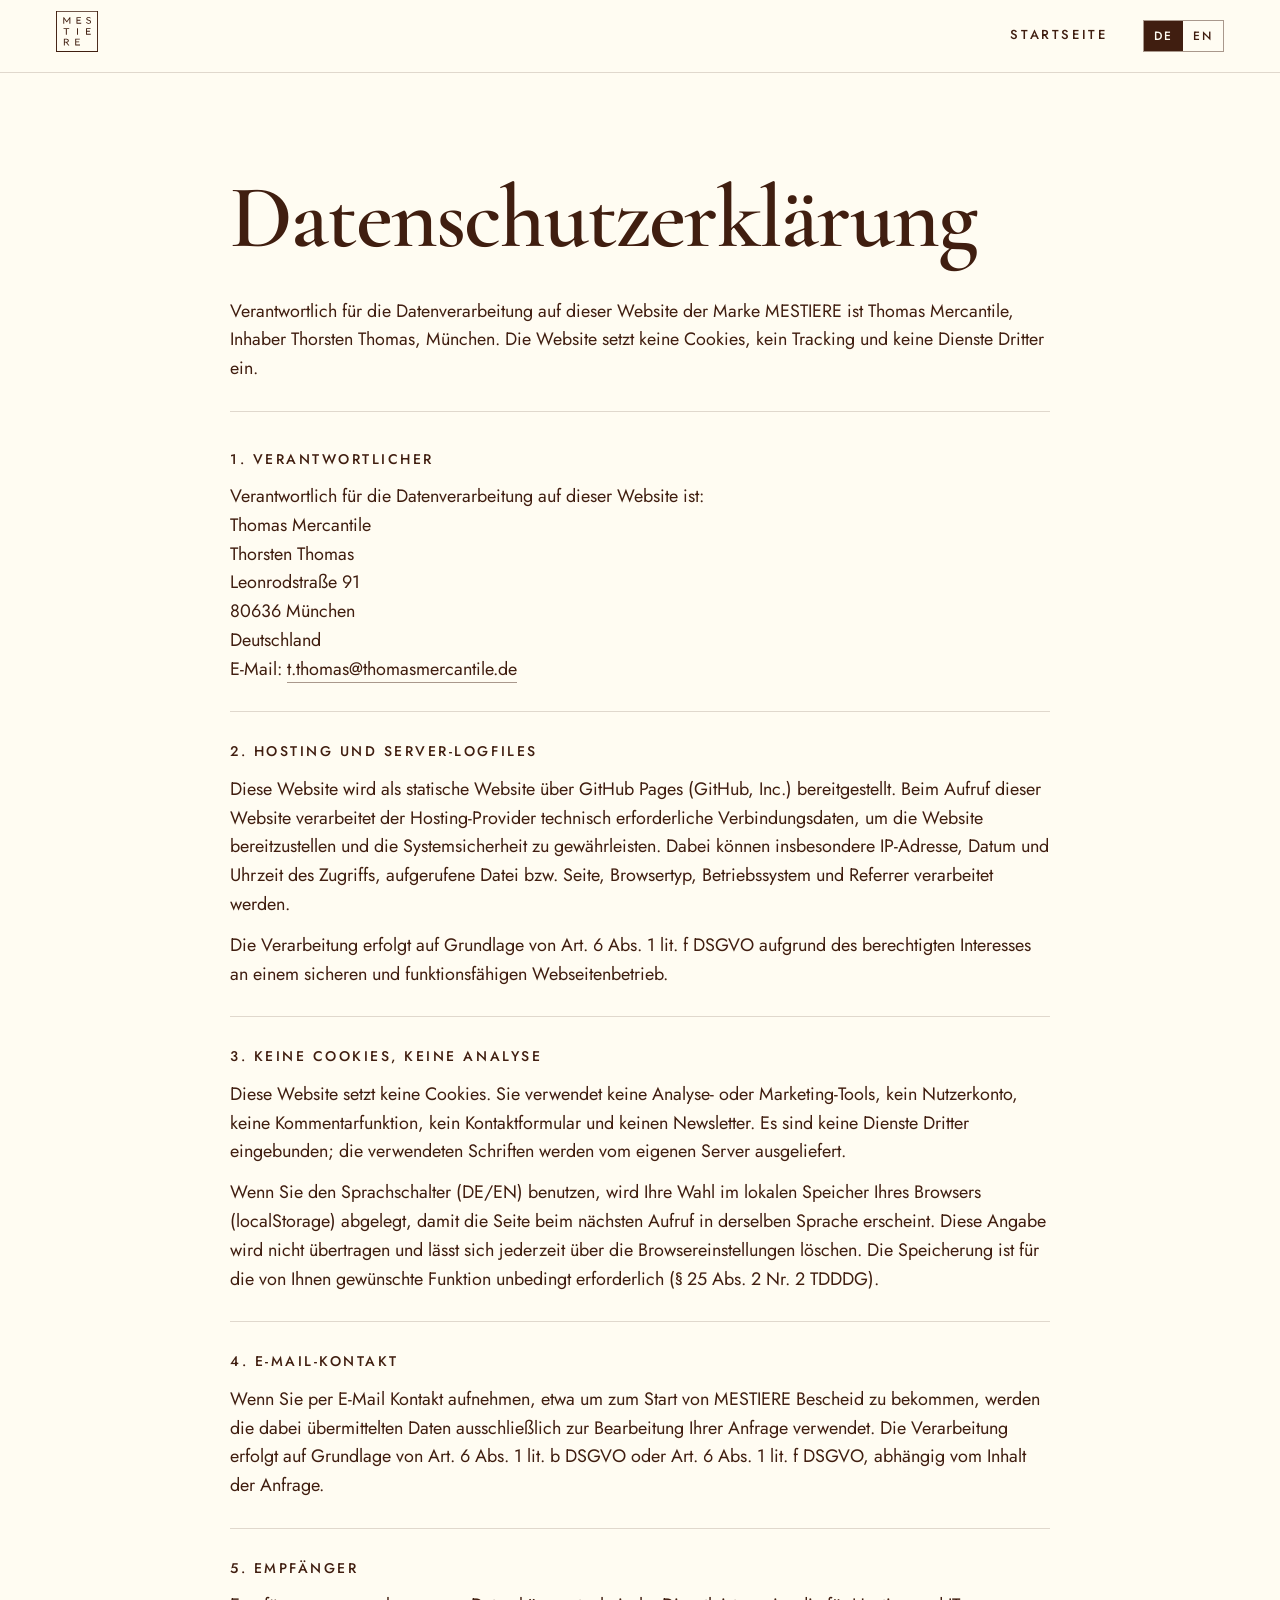
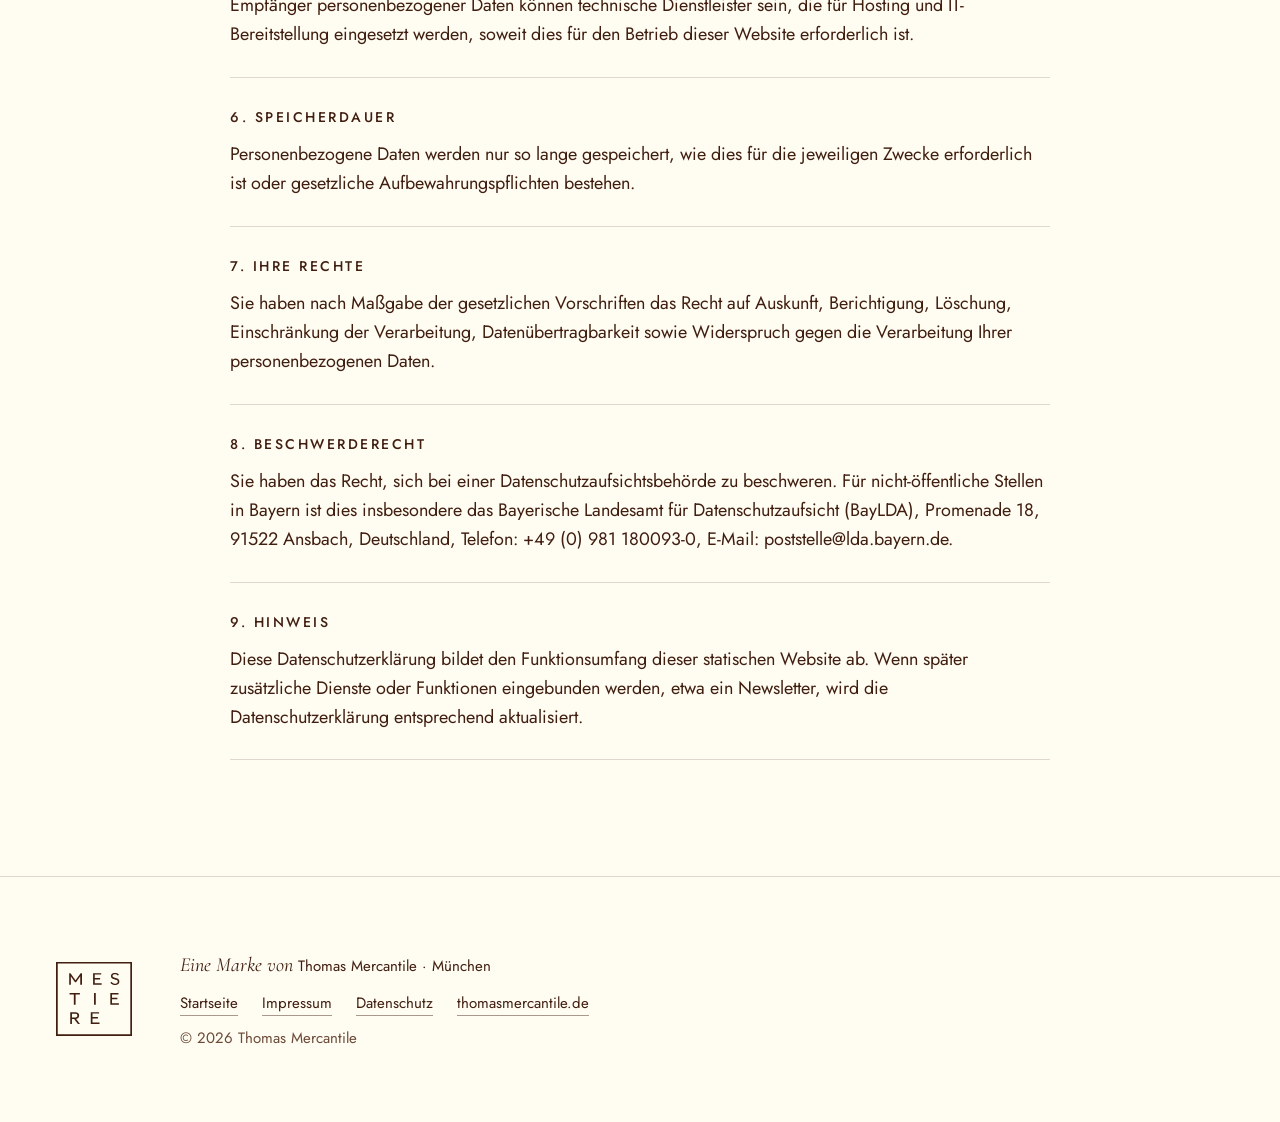
==== datenschutz.html @ c0b5f48b "MESTIERE-Website aus Entwurf v5 für GitHub Pages - Startseite aus v5 ins Root übernommen, Pfade vom " ====
<!doctype html>
<html lang="de" data-title-de="Datenschutz – MESTIERE" data-title-en="Privacy – MESTIERE">
<head>
  <meta charset="utf-8" />
  <meta name="viewport" content="width=device-width, initial-scale=1" />
  <title>Datenschutz – MESTIERE</title>
  <meta name="description" content="Datenschutzerklärung der Website von MESTIERE, einer Marke von Thomas Mercantile: keine Cookies, kein Tracking, Kontakt per E-Mail." />
  <link rel="canonical" href="https://mestiere.de/datenschutz.html" />
  <meta name="theme-color" content="#FFFCF2" />
  <link rel="icon" href="favicon.svg" type="image/svg+xml" />
  <link rel="preload" href="assets/fonts/cormorant-garamond-latin.woff2" as="font" type="font/woff2" crossorigin />
  <link rel="preload" href="assets/fonts/jost-latin.woff2" as="font" type="font/woff2" crossorigin />
  <link rel="stylesheet" href="styles.css" />
</head>
<body>

  <a class="skip" href="#inhalt" data-de="Zum Inhalt" data-en="Skip to content">Zum Inhalt</a>

  <header class="topbar">
    <div class="wrap topbar-inner">
      <a class="topbar-logo" href="index.html" aria-label="MESTIERE – Startseite" data-aria-de="MESTIERE – Startseite" data-aria-en="MESTIERE – Home">
        <img class="logo" src="assets/logo/mestiere-logo-braun.svg" alt="" width="42" height="41" />
      </a>
      <a class="topbar-home" href="index.html" data-de="Startseite" data-en="Home">Startseite</a>
      <div class="langtoggle" role="group" aria-label="Sprache / Language">
        <button type="button" data-lang="de" aria-pressed="true">DE</button>
        <button type="button" data-lang="en" aria-pressed="false">EN</button>
      </div>
    </div>
  </header>

  <main class="legal-shell" id="inhalt">
    <div class="wrap">
      <h1 data-de="Datenschutz­erklärung" data-en="Privacy policy">Datenschutz­erklärung</h1>

      <div data-lang-block="de" lang="de">
        <p class="legal-lead">Verantwortlich für die Datenverarbeitung auf dieser Website der Marke MESTIERE ist Thomas Mercantile, Inhaber Thorsten Thomas, München. Die Website setzt keine Cookies, kein Tracking und keine Dienste Dritter ein.</p>

        <section class="legal-block">
          <h2>1. Verantwortlicher</h2>
          <p>
            Verantwortlich für die Datenverarbeitung auf dieser Website ist:<br />
            Thomas Mercantile<br />
            Thorsten Thomas<br />
            Leonrodstraße 91<br />
            80636 München<br />
            Deutschland<br />
            E-Mail: <a href="mailto:t.thomas@thomasmercantile.de">t.thomas@thomasmercantile.de</a>
          </p>
        </section>

        <section class="legal-block">
          <h2>2. Hosting und Server-Logfiles</h2>
          <p>
            Diese Website wird als statische Website über GitHub Pages (GitHub, Inc.) bereitgestellt. Beim Aufruf dieser Website verarbeitet der Hosting-Provider technisch erforderliche Verbindungsdaten, um die Website bereitzustellen und die Systemsicherheit zu gewährleisten. Dabei können insbesondere IP-Adresse, Datum und Uhrzeit des Zugriffs, aufgerufene Datei bzw. Seite, Browsertyp, Betriebssystem und Referrer verarbeitet werden.
          </p>
          <p>
            Die Verarbeitung erfolgt auf Grundlage von Art. 6 Abs. 1 lit. f DSGVO aufgrund des berechtigten Interesses an einem sicheren und funktionsfähigen Webseitenbetrieb.
          </p>
        </section>

        <section class="legal-block">
          <h2>3. Keine Cookies, keine Analyse</h2>
          <p>
            Diese Website setzt keine Cookies. Sie verwendet keine Analyse- oder Marketing-Tools, kein Nutzerkonto, keine Kommentarfunktion, kein Kontaktformular und keinen Newsletter. Es sind keine Dienste Dritter eingebunden; die verwendeten Schriften werden vom eigenen Server ausgeliefert.
          </p>
          <p>
            Wenn Sie den Sprachschalter (DE/EN) benutzen, wird Ihre Wahl im lokalen Speicher Ihres Browsers (localStorage) abgelegt, damit die Seite beim nächsten Aufruf in derselben Sprache erscheint. Diese Angabe wird nicht übertragen und lässt sich jederzeit über die Browsereinstellungen löschen. Die Speicherung ist für die von Ihnen gewünschte Funktion unbedingt erforderlich (§ 25 Abs. 2 Nr. 2 TDDDG).
          </p>
        </section>

        <section class="legal-block">
          <h2>4. E-Mail-Kontakt</h2>
          <p>
            Wenn Sie per E-Mail Kontakt aufnehmen, etwa um zum Start von MESTIERE Bescheid zu bekommen, werden die dabei übermittelten Daten ausschließlich zur Bearbeitung Ihrer Anfrage verwendet. Die Verarbeitung erfolgt auf Grundlage von Art. 6 Abs. 1 lit. b DSGVO oder Art. 6 Abs. 1 lit. f DSGVO, abhängig vom Inhalt der Anfrage.
          </p>
        </section>

        <section class="legal-block">
          <h2>5. Empfänger</h2>
          <p>
            Empfänger personenbezogener Daten können technische Dienstleister sein, die für Hosting und IT-Bereitstellung eingesetzt werden, soweit dies für den Betrieb dieser Website erforderlich ist.
          </p>
        </section>

        <section class="legal-block">
          <h2>6. Speicherdauer</h2>
          <p>
            Personenbezogene Daten werden nur so lange gespeichert, wie dies für die jeweiligen Zwecke erforderlich ist oder gesetzliche Aufbewahrungspflichten bestehen.
          </p>
        </section>

        <section class="legal-block">
          <h2>7. Ihre Rechte</h2>
          <p>
            Sie haben nach Maßgabe der gesetzlichen Vorschriften das Recht auf Auskunft, Berichtigung, Löschung, Einschränkung der Verarbeitung, Datenübertragbarkeit sowie Widerspruch gegen die Verarbeitung Ihrer personenbezogenen Daten.
          </p>
        </section>

        <section class="legal-block">
          <h2>8. Beschwerderecht</h2>
          <p>
            Sie haben das Recht, sich bei einer Datenschutzaufsichtsbehörde zu beschweren. Für nicht-öffentliche Stellen in Bayern ist dies insbesondere das Bayerische Landesamt für Datenschutzaufsicht (BayLDA), Promenade 18, 91522 Ansbach, Deutschland, Telefon: +49 (0) 981 180093-0, E-Mail: poststelle@lda.bayern.de.
          </p>
        </section>

        <section class="legal-block">
          <h2>9. Hinweis</h2>
          <p>
            Diese Datenschutzerklärung bildet den Funktionsumfang dieser statischen Website ab. Wenn später zusätzliche Dienste oder Funktionen eingebunden werden, etwa ein Newsletter, wird die Datenschutzerklärung entsprechend aktualisiert.
          </p>
        </section>
      </div>

      <div data-lang-block="en" lang="en" hidden>
        <p class="legal-lead">Thomas Mercantile, owned by Thorsten Thomas in Munich, Germany, is responsible for the data processing on this website of its brand MESTIERE. The site uses no cookies, no tracking and no third-party services. This English version is provided for convenience; the German version is legally binding.</p>

        <section class="legal-block">
          <h2>1. Controller</h2>
          <p>
            The controller responsible for data processing on this website is:<br />
            Thomas Mercantile<br />
            Thorsten Thomas<br />
            Leonrodstraße 91<br />
            80636 München (Munich)<br />
            Germany<br />
            Email: <a href="mailto:t.thomas@thomasmercantile.de">t.thomas@thomasmercantile.de</a>
          </p>
        </section>

        <section class="legal-block">
          <h2>2. Hosting and server log files</h2>
          <p>
            This website is provided as a static website via GitHub Pages (GitHub, Inc.). When you visit this website, the hosting provider processes technically necessary connection data in order to deliver the website and to ensure system security. This may include in particular the IP address, date and time of access, the file or page requested, browser type, operating system and referrer.
          </p>
          <p>
            The processing is based on Art. 6(1)(f) GDPR, on the basis of the legitimate interest in operating the website securely and reliably.
          </p>
        </section>

        <section class="legal-block">
          <h2>3. No cookies, no analytics</h2>
          <p>
            This website does not set cookies. It uses no analytics or marketing tools, no user account, no comment function, no contact form and no newsletter. No third-party services are embedded; the fonts used are delivered from our own server.
          </p>
          <p>
            If you use the language switch (DE/EN), your choice is stored in your browser’s local storage (localStorage) so that the page appears in the same language on your next visit. This setting is not transmitted and can be deleted at any time in your browser settings. Storing it is strictly necessary for the function you requested (§ 25(2) no. 2 TDDDG, German Telecommunications Digital Services Data Protection Act).
          </p>
        </section>

        <section class="legal-block">
          <h2>4. Contact by email</h2>
          <p>
            If you contact us by email, for example to be notified when MESTIERE launches, the data you send will be used solely to handle your request. The processing is based on Art. 6(1)(b) GDPR or Art. 6(1)(f) GDPR, depending on the content of the request.
          </p>
        </section>

        <section class="legal-block">
          <h2>5. Recipients</h2>
          <p>
            Recipients of personal data may be technical service providers used for hosting and IT provision, insofar as this is necessary to operate this website.
          </p>
        </section>

        <section class="legal-block">
          <h2>6. Storage period</h2>
          <p>
            Personal data is stored only for as long as is necessary for the respective purposes or as required by statutory retention obligations.
          </p>
        </section>

        <section class="legal-block">
          <h2>7. Your rights</h2>
          <p>
            Subject to the statutory provisions, you have the right of access, rectification, erasure, restriction of processing, data portability and the right to object to the processing of your personal data.
          </p>
        </section>

        <section class="legal-block">
          <h2>8. Right to lodge a complaint</h2>
          <p>
            You have the right to lodge a complaint with a data protection supervisory authority. For non-public bodies in Bavaria, this is in particular the Bavarian Data Protection Authority (Bayerisches Landesamt für Datenschutzaufsicht, BayLDA), Promenade 18, 91522 Ansbach, Germany, phone: +49 (0) 981 180093-0, email: poststelle@lda.bayern.de.
          </p>
        </section>

        <section class="legal-block">
          <h2>9. Note</h2>
          <p>
            This privacy policy reflects the functions of this static website. If additional services or functions are added later, such as a newsletter, this privacy policy will be updated accordingly.
          </p>
        </section>
      </div>
    </div>
  </main>

  <footer class="site-footer">
    <div class="wrap footer-grid">
      <img class="logo-footer" src="assets/logo/mestiere-logo-braun.svg" alt="MESTIERE" width="76" height="74" />
      <div class="footer-text">
        <p class="foot-line"><span class="it" data-de="Eine Marke von" data-en="A brand of">Eine Marke von</span> Thomas Mercantile · <span data-de="München" data-en="Munich">München</span></p>
        <nav class="footnav" aria-label="Rechtliches" data-aria-de="Rechtliches" data-aria-en="Legal">
          <a href="index.html" data-de="Startseite" data-en="Home">Startseite</a>
          <a href="impressum.html" data-de="Impressum" data-en="Legal notice">Impressum</a>
          <a href="datenschutz.html" data-de="Datenschutz" data-en="Privacy">Datenschutz</a>
          <a href="https://thomasmercantile.de">thomasmercantile.de</a>
        </nav>
        <p class="copyline">© <span id="year">2026</span> Thomas Mercantile</p>
      </div>
    </div>
  </footer>

  <script src="script.js" defer></script>
</body>
</html>
---- styles.css ----
/* MESTIERE – Website (aus Entwurf v5, Variante A, deutsch; Stand 19.11.2026)
   Basis v4a (Creme, eine Butter-Fläche, Tinte und Knopf in Logo-Braun #401E10).
   Neu: Logo im Hero ohne Kasten direkt auf Butter, Texte auf Deutsch
   (Italienisch nur noch im Namensblock „mestiere“). */
:root{
  /* Flächen */
  --panna:#FFFCF2;        /* Creme: Grund der ganzen Seite */
  --box:#F9F3E3;          /* Creme etwas tiefer: Fotoplätze, Eingabefeld */
  --burro:#F6E7AE;        /* Butter: genau EINE Akzentfläche (Hero) */
  /* Tinte */
  --ink:#401E10;          /* Logo-Braun: Überschriften, Fließtext, Logo (14,5 : 1 auf Creme) */
  --ink-soft:#6B4A38;     /* Braun weich: Kicker, Nummern, Notizen (7,7 : 1 auf Creme, 6,4 : 1 auf Butter) */
  /* Linien */
  --line:rgba(64,30,16,.16);   /* Haarlinie zwischen Abschnitten */
  --frame:rgba(64,30,16,.45);  /* Haarrahmen um Fotoplätze, Formular, Schalter */
  /* Akzent: Variante A = Braun */
  --btn:#401E10;          /* einzige Knopffarbe */
  --btn-hover:#5A2E1B;
  --btn-ink:#FFFCF2;      /* Knopfschrift (14,5 : 1) */
  --btn-border:#401E10;
  --mark:#401E10;         /* kurze Striche, Unterstreichungen */
  --topline:var(--line);  /* Linie unter Laufband und Kopfzeile */
  --deco:rgba(64,30,16,.45); /* Sternchen im Laufband */
  --tag-bg:transparent;
  --tag-border:var(--frame);

  --serif:'Cormorant Garamond',ui-serif,Georgia,"Times New Roman",serif;
  --sans:'Jost',system-ui,-apple-system,"Segoe UI",Roboto,sans-serif;
  --gutter:clamp(16px,4.5vw,56px);
  --maxw:1280px;
  --ease:cubic-bezier(.16,1,.3,1);
}

/* ---------- Schriften, lokal (SIL OFL 1.1, assets/fonts/OFL.txt) ---------- */
@font-face{
  font-family:'Cormorant Garamond';font-style:normal;font-weight:300 700;font-display:swap;
  src:url('assets/fonts/cormorant-garamond-latin.woff2') format('woff2');
  unicode-range:U+0000-00FF,U+0131,U+0152-0153,U+02BB-02BC,U+02C6,U+02DA,U+02DC,U+0304,U+0308,U+0329,U+2000-206F,U+20AC,U+2122,U+2191,U+2193,U+2212,U+2215,U+FEFF,U+FFFD;
}
@font-face{
  font-family:'Cormorant Garamond';font-style:normal;font-weight:300 700;font-display:swap;
  src:url('assets/fonts/cormorant-garamond-latin-ext.woff2') format('woff2');
  unicode-range:U+0100-02BA,U+02BD-02C5,U+02C7-02CC,U+02CE-02D7,U+02DD-02FF,U+1E00-1E9F,U+2020,U+20A0-20AB,U+20AD-20C0,U+2113,U+2C60-2C7F,U+A720-A7FF;
}
/* Kursive liegt nur als Light (300) vor; Gewichtsbereich verhindert künstliches Fetten */
@font-face{
  font-family:'Cormorant Garamond';font-style:italic;font-weight:300 700;font-display:swap;
  src:url('assets/fonts/cormorant-garamond-italic-latin.woff2') format('woff2');
  unicode-range:U+0000-00FF,U+0131,U+0152-0153,U+02BB-02BC,U+02C6,U+02DA,U+02DC,U+0304,U+0308,U+0329,U+2000-206F,U+20AC,U+2122,U+2191,U+2193,U+2212,U+2215,U+FEFF,U+FFFD;
}
@font-face{
  font-family:'Cormorant Garamond';font-style:italic;font-weight:300 700;font-display:swap;
  src:url('assets/fonts/cormorant-garamond-italic-latin-ext.woff2') format('woff2');
  unicode-range:U+0100-02BA,U+02BD-02C5,U+02C7-02CC,U+02CE-02D7,U+02DD-02FF,U+1E00-1E9F,U+2020,U+20A0-20AB,U+20AD-20C0,U+2113,U+2C60-2C7F,U+A720-A7FF;
}
@font-face{
  font-family:'Jost';font-style:normal;font-weight:300 500;font-display:swap;
  src:url('assets/fonts/jost-latin.woff2') format('woff2');
}

/* ---------- Grundlage ---------- */
*{box-sizing:border-box}
html{-webkit-text-size-adjust:100%;background:var(--panna);scroll-behavior:smooth;scroll-padding-top:80px}
@media (prefers-reduced-motion:reduce){html{scroll-behavior:auto}}
body{
  margin:0;background:var(--panna);color:var(--ink);
  font-family:var(--sans);font-size:18px;line-height:1.6;font-weight:400;
  -webkit-font-smoothing:antialiased;text-rendering:optimizeLegibility;
  overflow-x:clip;
}
h1,h2,h3{margin:0;color:var(--ink);font-weight:600;text-wrap:balance}
p{margin:0}
a{color:inherit}
:focus-visible{outline:2px solid var(--ink);outline-offset:3px}
svg{display:block}
.wrap{width:100%;max-width:calc(var(--maxw) + 2 * var(--gutter));margin:0 auto;padding:0 var(--gutter)}
.visually-hidden{position:absolute!important;width:1px;height:1px;padding:0;margin:-1px;overflow:hidden;clip:rect(0 0 0 0);white-space:nowrap;border:0}
.skip{position:absolute;left:var(--gutter);top:-48px;z-index:30;background:var(--ink);color:var(--panna);padding:8px 14px;font-size:14px;text-decoration:none}
.skip:focus{top:8px}
.logo{color:var(--ink);height:auto}
.it{font-family:var(--serif);font-style:italic;font-weight:300}

/* ---------- Laufband: Creme, Haarlinie, langsam ---------- */
.ticker{background:var(--panna);color:var(--ink);border-bottom:1px solid var(--topline);overflow:hidden;height:36px;display:flex;align-items:center}
.ticker-track{display:flex;flex:none;white-space:nowrap;animation:ticker 72s linear infinite}
.ticker span{
  font-family:var(--sans);font-size:12px;font-weight:500;letter-spacing:.32em;text-transform:uppercase;
  padding:0 22px;
}
.ticker span::after{content:"✳";margin-left:44px;letter-spacing:0;font-size:11px;color:var(--deco)}
@keyframes ticker{from{transform:translateX(0)}to{transform:translateX(-50%)}}
@media (prefers-reduced-motion:reduce){.ticker-track{animation:none}}

/* ---------- Kopfzeile ---------- */
.topbar{position:sticky;top:0;z-index:20;background:var(--panna);border-bottom:1px solid var(--topline)}
.topbar-inner{display:flex;align-items:center;gap:36px;height:72px}
.topbar-logo{display:block;width:42px;flex:none}
.topbar-logo .logo{width:100%}
.mainnav{display:flex;gap:32px;margin-left:auto}
.mainnav a{
  font-size:13px;font-weight:500;letter-spacing:.2em;text-transform:uppercase;color:var(--ink);
  text-decoration:none;padding:6px 0;border-bottom:2px solid transparent;transition:border-color .2s;
}
.mainnav a:hover{border-color:var(--mark)}
.langtoggle{display:flex;border:1px solid var(--frame)}
.langtoggle button{
  background:transparent;border:0;cursor:pointer;padding:6px 10px;
  font-family:var(--sans);font-size:12px;font-weight:500;letter-spacing:.16em;color:var(--ink);
}
.langtoggle button[aria-pressed="true"]{background:var(--btn);color:var(--btn-ink)}
@media (max-width:700px){
  .mainnav{display:none}
  .langtoggle{margin-left:auto}
}

/* ---------- Hero: die eine Butter-Fläche ---------- */
.hero{background:var(--burro);padding:clamp(56px,7vw,104px) 0 clamp(72px,9vw,136px)}
.hero-grid{display:grid;grid-template-columns:minmax(0,7fr) minmax(0,5fr);gap:clamp(40px,6vw,88px);align-items:center}
.kicker{
  font-size:13px;font-weight:500;letter-spacing:.3em;text-transform:uppercase;color:var(--ink-soft);
  margin-bottom:clamp(18px,2.4vw,30px);
}
.display{
  font-family:var(--serif);font-weight:600;color:var(--ink);
  font-size:clamp(3.4rem,8.2vw,8.4rem);line-height:.9;letter-spacing:-.025em;
  margin-bottom:clamp(28px,3.4vw,44px);text-wrap:initial;
}
.d-line{display:block}
.d-accent{font-style:italic;font-weight:300;color:var(--ink);letter-spacing:-.01em}
.hero-lede{max-width:31em;font-size:clamp(17px,1.4vw,20px);color:var(--ink)}
.pill{ /* Hinweis, kein Knopf: nur Haarrahmen, keine Füllung */
  display:inline-flex;flex-wrap:wrap;align-items:baseline;gap:4px 12px;margin-top:32px;
  background:transparent;color:var(--ink);border:1px solid var(--frame);padding:11px 20px;border-radius:999px;
  font-size:14px;letter-spacing:.02em;
}
.pill-it{font-family:var(--serif);font-style:italic;font-weight:300;font-size:22px;line-height:1;color:var(--ink)}

/* Logo direkt auf der Butter-Fläche: kein Kasten, keine Fotonotiz.
   Breite so gewählt, dass die Bildmarke etwa so hoch steht wie die dreizeilige Headline. */
.hero-mark{justify-self:end;width:100%;max-width:clamp(220px,27vw,390px)}
.logo-hero{width:100%;color:var(--ink)}
/* Fotonotiz nur noch in den Programm-Kacheln */
.photo-note{
  font-size:11px;font-weight:500;letter-spacing:.28em;text-transform:uppercase;color:var(--ink-soft);
}
@media (max-width:860px){
  .hero-grid{grid-template-columns:minmax(0,1fr);align-items:start}
  .hero-mark{justify-self:start;max-width:min(62vw,240px);margin-top:8px}
}

/* ---------- Bänder: alle Creme, getrennt durch Haarlinien ---------- */
.band{padding:clamp(72px,10vw,144px) 0;background:var(--panna);border-top:1px solid var(--line)}
.band-haltung,.band-kontakt,.band-panna{color:var(--ink)}

.section-head{display:grid;grid-template-columns:minmax(0,1fr) minmax(0,1fr);gap:24px 48px;align-items:end;margin-bottom:clamp(40px,6vw,72px)}
.section-title{font-family:var(--serif);font-size:clamp(3rem,7vw,6.4rem);line-height:.95;letter-spacing:-.02em;color:var(--ink)}
.section-sub{max-width:28em;justify-self:end}
@media (max-width:760px){.section-head{grid-template-columns:minmax(0,1fr)}.section-sub{justify-self:start}}

/* ---------- Programm ---------- */
.program{display:grid;grid-template-columns:repeat(12,minmax(0,1fr));gap:clamp(28px,3.4vw,48px) clamp(20px,2.6vw,36px)}
.tile{display:flex;flex-direction:column}
.tile-xl{grid-column:span 7}
.tile-md{grid-column:span 5}
/* Fotoplatz: Creme, Haarrahmen, nur „FOTO FOLGT“. Keine Illustrationen. */
.tile-media{
  position:relative;height:clamp(260px,32vw,460px);overflow:hidden;
  background:var(--box);border:1px solid var(--frame);display:grid;place-items:center;
}
.tile-cap{padding-top:20px;display:flex;flex-direction:column;gap:8px}
.tile-no{display:flex;align-items:center;gap:12px;font-size:13px;font-weight:500;letter-spacing:.2em;color:var(--ink-soft)}
.tile-no::before{content:"";width:24px;height:2px;background:var(--mark)}
.tile h3{font-family:var(--serif);font-size:clamp(2.2rem,3.6vw,3.2rem);line-height:1;display:flex;flex-wrap:wrap;align-items:baseline;gap:4px 16px}
.tile h3 .it{font-weight:300;color:var(--ink)}
.tile-de{font-family:var(--sans);font-size:13px;font-weight:500;letter-spacing:.2em;text-transform:uppercase;color:var(--ink)}
.tile-cap > p:not(.tile-no):not(.tag){max-width:30em}
.tag{
  align-self:flex-start;margin-top:6px;
  font-size:12px;font-weight:500;letter-spacing:.2em;text-transform:uppercase;
  color:var(--ink);background:var(--tag-bg);border:1px solid var(--tag-border);border-radius:999px;padding:5px 12px;
}
@media (max-width:860px){.tile-xl,.tile-md{grid-column:1 / -1}}

/* ---------- Haltung ---------- */
.statement{display:grid;grid-template-columns:minmax(0,7fr) minmax(0,5fr);gap:24px 56px;align-items:end;margin-bottom:clamp(48px,7vw,88px)}
.statement-it{font-family:var(--serif);font-style:italic;font-weight:300;color:var(--ink);font-size:clamp(3.6rem,11vw,10.5rem);line-height:.88;letter-spacing:-.02em}
.statement-sub{font-size:clamp(17px,1.5vw,20px);max-width:24em}
.rules{display:grid;grid-template-columns:repeat(3,minmax(0,1fr));border-top:1px solid var(--mark)}
.rule{padding:32px 32px 8px 0}
.rule + .rule{padding-left:32px;border-left:1px solid var(--line)}
.rule-no{font-family:var(--serif);font-style:italic;font-weight:300;font-size:44px;line-height:1;color:var(--ink);margin-bottom:16px}
.rule h3{font-family:var(--sans);font-size:15px;font-weight:500;letter-spacing:.16em;text-transform:uppercase;margin-bottom:12px}
@media (max-width:860px){
  .statement{grid-template-columns:minmax(0,1fr)}
  .rules{grid-template-columns:minmax(0,1fr)}
  .rule,.rule + .rule{padding:28px 0 20px;border-left:0}
  .rule + .rule{border-top:1px solid var(--line)}
}

/* ---------- Der Name ---------- */
.name-band{padding:clamp(72px,9vw,128px) 0}
.name-grid{display:grid;grid-template-columns:minmax(0,7fr) minmax(0,5fr);gap:20px 56px;align-items:center}
.name-word{font-family:var(--serif);font-weight:600;color:var(--ink);font-size:clamp(3.4rem,10vw,9.6rem);line-height:.9;letter-spacing:-.03em}
.name-gram{font-size:13px;font-weight:500;letter-spacing:.2em;text-transform:uppercase;color:var(--ink-soft);margin-bottom:10px}
.name-mean{font-family:var(--serif);font-size:clamp(1.6rem,2.6vw,2.3rem);line-height:1.15;color:var(--ink);font-weight:500}
@media (max-width:760px){.name-grid{grid-template-columns:minmax(0,1fr)}}

/* ---------- Kontakt ---------- */
.contact-grid{display:grid;grid-template-columns:minmax(0,6fr) minmax(0,5fr);gap:40px clamp(40px,7vw,96px);align-items:end}
.contact-title{font-family:var(--serif);font-size:clamp(4rem,11vw,10rem);line-height:.85;color:var(--ink);letter-spacing:-.02em;margin-bottom:28px}
.contact-title .it{font-weight:300}
.contact-sub{max-width:26em;color:var(--ink)}
.mail-line{margin-top:16px;font-size:clamp(17px,1.6vw,21px);font-weight:500;overflow-wrap:anywhere}
.mail-line a{color:var(--ink);text-decoration:none;border-bottom:2px solid var(--mark);padding-bottom:2px}
.mail-line a:hover{border-color:var(--ink)}
/* Mail-Hinweis statt Newsletter: Creme mit Haarrahmen, gleiche Gestaltung wie zuvor das Formular */
.notify{background:var(--panna);color:var(--ink);border:1px solid var(--frame);padding:clamp(22px,3vw,32px)}
.notify-title{font-family:var(--serif);font-style:italic;font-weight:300;font-size:30px;line-height:1;color:var(--ink);margin-bottom:14px}
.notify-text{font-size:16px;line-height:1.55;color:var(--ink);margin-bottom:20px}
.notify-btn{
  display:inline-flex;align-items:center;height:50px;padding:0 26px;
  background:var(--btn);color:var(--btn-ink);border:1px solid var(--btn-border);border-radius:999px;text-decoration:none;
  font-family:var(--sans);font-size:12px;font-weight:500;letter-spacing:.2em;text-transform:uppercase;
  transition:background-color .2s;
}
.notify-btn:hover{background:var(--btn-hover)}
@media (max-width:860px){.contact-grid{grid-template-columns:minmax(0,1fr);align-items:start}}

/* ---------- Footer: Creme, Haarlinie oben, Logo in Braun ---------- */
.site-footer{background:var(--panna);color:var(--ink);border-top:1px solid var(--line);padding:clamp(48px,6vw,72px) 0;font-size:15px}
.footer-grid{display:flex;align-items:center;gap:clamp(24px,4vw,48px)}
.logo-footer{width:76px;color:var(--ink);flex:none}
.footer-text{display:flex;flex-direction:column;gap:10px}
.foot-line .it{font-size:20px;color:var(--ink)}
.footnav{display:flex;flex-wrap:wrap;gap:6px 24px}
.footnav a{color:var(--ink);text-decoration:none;border-bottom:1px solid var(--frame)}
.footnav a:hover{border-color:var(--mark)}
.copyline{color:var(--ink-soft)}
@media (max-width:520px){.footer-grid{flex-direction:column;align-items:flex-start}}

/* ---------- Einblenden ---------- */
.js [data-reveal]{opacity:0;transform:translateY(16px);transition:opacity .9s var(--ease),transform .9s var(--ease)}
.js [data-reveal].in{opacity:1;transform:none}
@media (prefers-reduced-motion:reduce){.js [data-reveal]{opacity:1;transform:none;transition:none}}

/* ---------- Rechtsseiten (Impressum, Datenschutz) ---------- */
.legal-shell{padding:clamp(56px,8vw,112px) 0 clamp(72px,9vw,128px);border-top:0}
.legal-shell .wrap{max-width:calc(820px + 2 * var(--gutter))}
.legal-shell h1{font-family:var(--serif);font-weight:600;font-size:clamp(2.6rem,7vw,5.6rem);hyphens:manual;overflow-wrap:break-word;line-height:.95;letter-spacing:-.02em;margin-bottom:clamp(24px,3vw,36px)}
.legal-lead{font-size:clamp(17px,1.4vw,19px);color:var(--ink);padding-bottom:28px;margin-bottom:8px;border-bottom:1px solid var(--line)}
.legal-block{padding:28px 0;border-bottom:1px solid var(--line)}
.legal-block h2{font-family:var(--sans);font-size:14px;font-weight:500;letter-spacing:.18em;text-transform:uppercase;color:var(--ink);margin-bottom:12px}
.legal-block p + p{margin-top:12px}
.legal-block a,.legal-lead a{color:var(--ink);text-decoration:none;border-bottom:1px solid var(--frame);overflow-wrap:anywhere}
.legal-block a:hover,.legal-lead a:hover{border-color:var(--mark)}
.legal-stand{margin-top:28px;font-size:14px;color:var(--ink-soft)}
.topbar-home{margin-left:auto;font-size:13px;font-weight:500;letter-spacing:.2em;text-transform:uppercase;color:var(--ink);text-decoration:none;padding:6px 0;border-bottom:2px solid transparent;transition:border-color .2s}
.topbar-home:hover{border-color:var(--mark)}
.topbar-home + .langtoggle{margin-left:0}
@media (max-width:700px){.topbar-inner{gap:20px}}
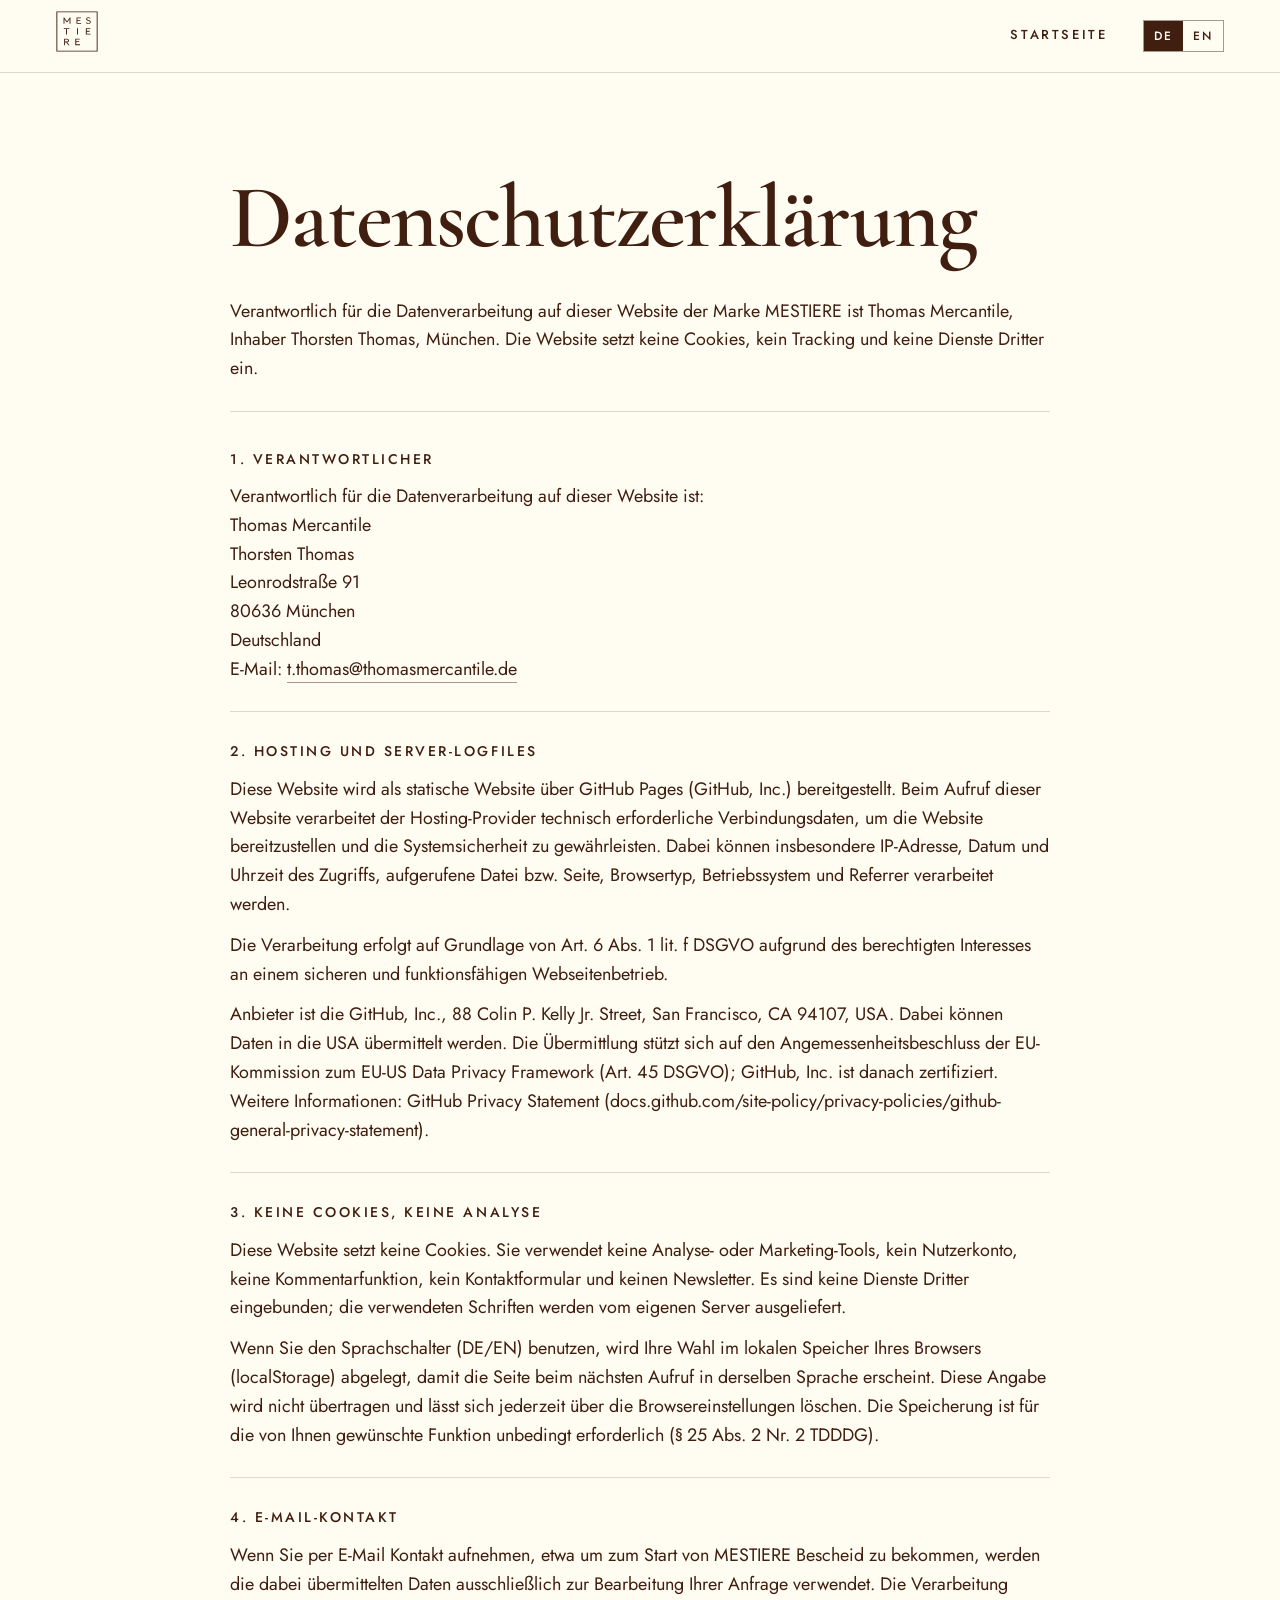
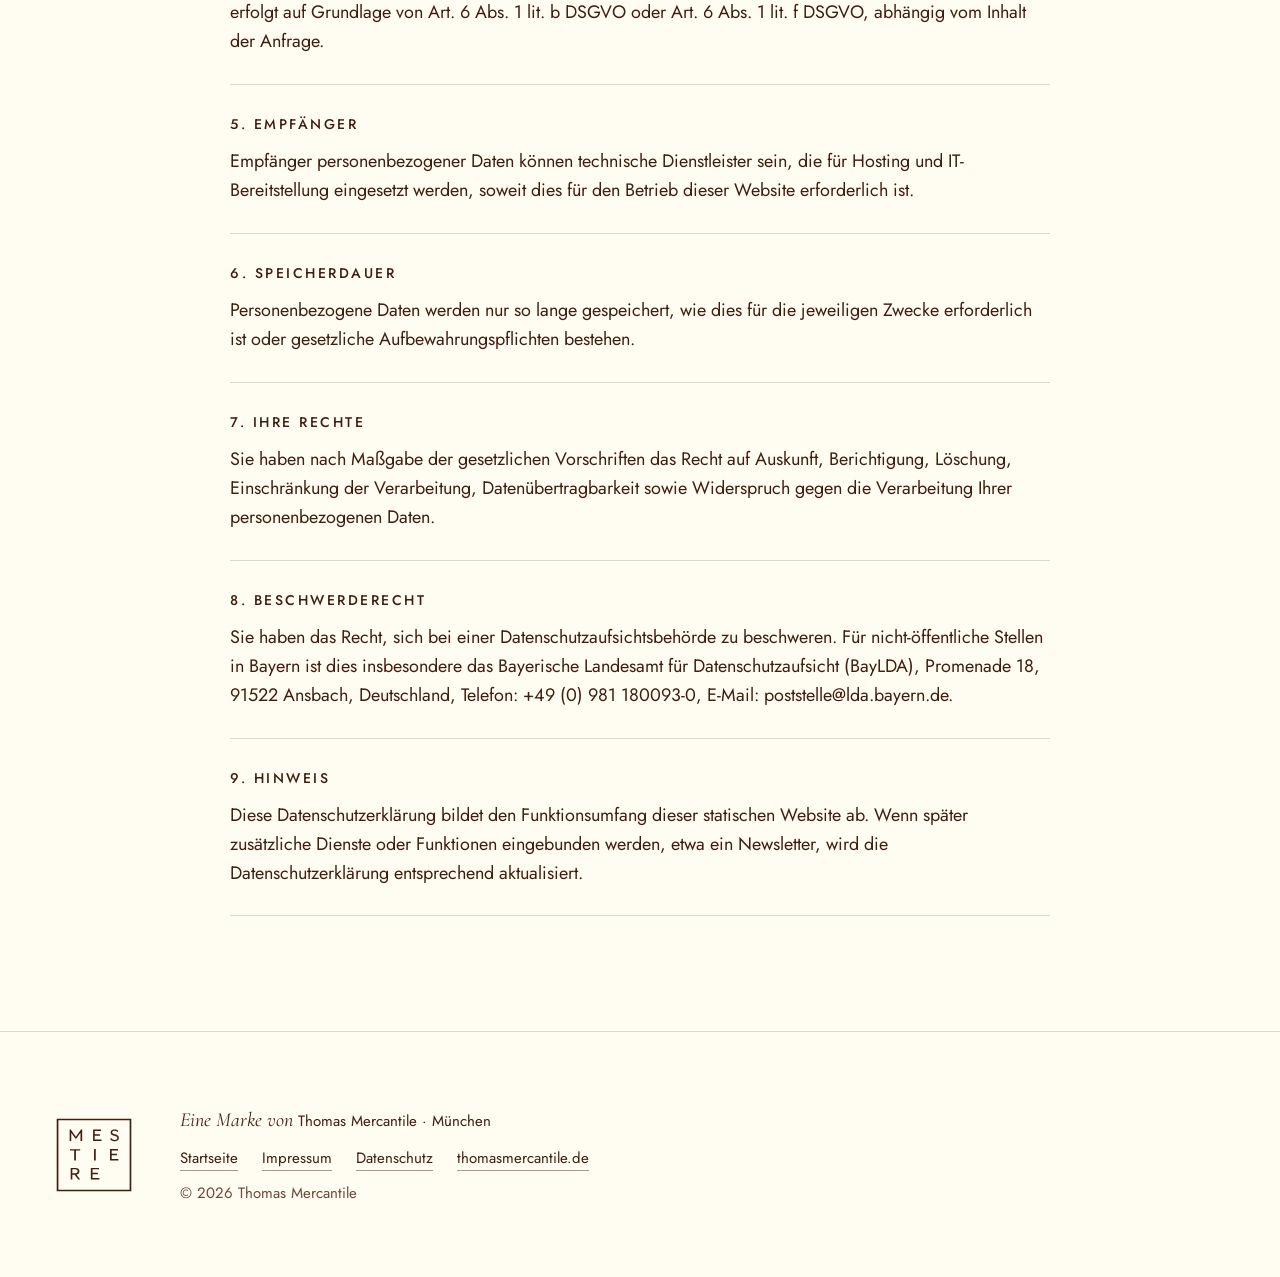
==== commit edd0ccd4: "Datenschutz: Anbieter GitHub, Inc. und USA-Übermittlung (EU-US Data Privacy Framework, Art. 45 DSGVO" ====
--- a/datenschutz.html
+++ b/datenschutz.html
@@ -1,214 +1,220 @@
-<!doctype html>
-<html lang="de" data-title-de="Datenschutz – MESTIERE" data-title-en="Privacy – MESTIERE">
-<head>
-  <meta charset="utf-8" />
-  <meta name="viewport" content="width=device-width, initial-scale=1" />
-  <title>Datenschutz – MESTIERE</title>
-  <meta name="description" content="Datenschutzerklärung der Website von MESTIERE, einer Marke von Thomas Mercantile: keine Cookies, kein Tracking, Kontakt per E-Mail." />
-  <link rel="canonical" href="https://mestiere.de/datenschutz.html" />
-  <meta name="theme-color" content="#FFFCF2" />
-  <link rel="icon" href="favicon.svg" type="image/svg+xml" />
-  <link rel="preload" href="assets/fonts/cormorant-garamond-latin.woff2" as="font" type="font/woff2" crossorigin />
-  <link rel="preload" href="assets/fonts/jost-latin.woff2" as="font" type="font/woff2" crossorigin />
-  <link rel="stylesheet" href="styles.css" />
-</head>
-<body>
-
-  <a class="skip" href="#inhalt" data-de="Zum Inhalt" data-en="Skip to content">Zum Inhalt</a>
-
-  <header class="topbar">
-    <div class="wrap topbar-inner">
-      <a class="topbar-logo" href="index.html" aria-label="MESTIERE – Startseite" data-aria-de="MESTIERE – Startseite" data-aria-en="MESTIERE – Home">
-        <img class="logo" src="assets/logo/mestiere-logo-braun.svg" alt="" width="42" height="41" />
-      </a>
-      <a class="topbar-home" href="index.html" data-de="Startseite" data-en="Home">Startseite</a>
-      <div class="langtoggle" role="group" aria-label="Sprache / Language">
-        <button type="button" data-lang="de" aria-pressed="true">DE</button>
-        <button type="button" data-lang="en" aria-pressed="false">EN</button>
-      </div>
-    </div>
-  </header>
-
-  <main class="legal-shell" id="inhalt">
-    <div class="wrap">
-      <h1 data-de="Datenschutz­erklärung" data-en="Privacy policy">Datenschutz­erklärung</h1>
-
-      <div data-lang-block="de" lang="de">
-        <p class="legal-lead">Verantwortlich für die Datenverarbeitung auf dieser Website der Marke MESTIERE ist Thomas Mercantile, Inhaber Thorsten Thomas, München. Die Website setzt keine Cookies, kein Tracking und keine Dienste Dritter ein.</p>
-
-        <section class="legal-block">
-          <h2>1. Verantwortlicher</h2>
-          <p>
-            Verantwortlich für die Datenverarbeitung auf dieser Website ist:<br />
-            Thomas Mercantile<br />
-            Thorsten Thomas<br />
-            Leonrodstraße 91<br />
-            80636 München<br />
-            Deutschland<br />
-            E-Mail: <a href="mailto:t.thomas@thomasmercantile.de">t.thomas@thomasmercantile.de</a>
-          </p>
-        </section>
-
-        <section class="legal-block">
-          <h2>2. Hosting und Server-Logfiles</h2>
-          <p>
-            Diese Website wird als statische Website über GitHub Pages (GitHub, Inc.) bereitgestellt. Beim Aufruf dieser Website verarbeitet der Hosting-Provider technisch erforderliche Verbindungsdaten, um die Website bereitzustellen und die Systemsicherheit zu gewährleisten. Dabei können insbesondere IP-Adresse, Datum und Uhrzeit des Zugriffs, aufgerufene Datei bzw. Seite, Browsertyp, Betriebssystem und Referrer verarbeitet werden.
-          </p>
-          <p>
-            Die Verarbeitung erfolgt auf Grundlage von Art. 6 Abs. 1 lit. f DSGVO aufgrund des berechtigten Interesses an einem sicheren und funktionsfähigen Webseitenbetrieb.
-          </p>
-        </section>
-
-        <section class="legal-block">
-          <h2>3. Keine Cookies, keine Analyse</h2>
-          <p>
-            Diese Website setzt keine Cookies. Sie verwendet keine Analyse- oder Marketing-Tools, kein Nutzerkonto, keine Kommentarfunktion, kein Kontaktformular und keinen Newsletter. Es sind keine Dienste Dritter eingebunden; die verwendeten Schriften werden vom eigenen Server ausgeliefert.
-          </p>
-          <p>
-            Wenn Sie den Sprachschalter (DE/EN) benutzen, wird Ihre Wahl im lokalen Speicher Ihres Browsers (localStorage) abgelegt, damit die Seite beim nächsten Aufruf in derselben Sprache erscheint. Diese Angabe wird nicht übertragen und lässt sich jederzeit über die Browsereinstellungen löschen. Die Speicherung ist für die von Ihnen gewünschte Funktion unbedingt erforderlich (§ 25 Abs. 2 Nr. 2 TDDDG).
-          </p>
-        </section>
-
-        <section class="legal-block">
-          <h2>4. E-Mail-Kontakt</h2>
-          <p>
-            Wenn Sie per E-Mail Kontakt aufnehmen, etwa um zum Start von MESTIERE Bescheid zu bekommen, werden die dabei übermittelten Daten ausschließlich zur Bearbeitung Ihrer Anfrage verwendet. Die Verarbeitung erfolgt auf Grundlage von Art. 6 Abs. 1 lit. b DSGVO oder Art. 6 Abs. 1 lit. f DSGVO, abhängig vom Inhalt der Anfrage.
-          </p>
-        </section>
-
-        <section class="legal-block">
-          <h2>5. Empfänger</h2>
-          <p>
-            Empfänger personenbezogener Daten können technische Dienstleister sein, die für Hosting und IT-Bereitstellung eingesetzt werden, soweit dies für den Betrieb dieser Website erforderlich ist.
-          </p>
-        </section>
-
-        <section class="legal-block">
-          <h2>6. Speicherdauer</h2>
-          <p>
-            Personenbezogene Daten werden nur so lange gespeichert, wie dies für die jeweiligen Zwecke erforderlich ist oder gesetzliche Aufbewahrungspflichten bestehen.
-          </p>
-        </section>
-
-        <section class="legal-block">
-          <h2>7. Ihre Rechte</h2>
-          <p>
-            Sie haben nach Maßgabe der gesetzlichen Vorschriften das Recht auf Auskunft, Berichtigung, Löschung, Einschränkung der Verarbeitung, Datenübertragbarkeit sowie Widerspruch gegen die Verarbeitung Ihrer personenbezogenen Daten.
-          </p>
-        </section>
-
-        <section class="legal-block">
-          <h2>8. Beschwerderecht</h2>
-          <p>
-            Sie haben das Recht, sich bei einer Datenschutzaufsichtsbehörde zu beschweren. Für nicht-öffentliche Stellen in Bayern ist dies insbesondere das Bayerische Landesamt für Datenschutzaufsicht (BayLDA), Promenade 18, 91522 Ansbach, Deutschland, Telefon: +49 (0) 981 180093-0, E-Mail: poststelle@lda.bayern.de.
-          </p>
-        </section>
-
-        <section class="legal-block">
-          <h2>9. Hinweis</h2>
-          <p>
-            Diese Datenschutzerklärung bildet den Funktionsumfang dieser statischen Website ab. Wenn später zusätzliche Dienste oder Funktionen eingebunden werden, etwa ein Newsletter, wird die Datenschutzerklärung entsprechend aktualisiert.
-          </p>
-        </section>
-      </div>
-
-      <div data-lang-block="en" lang="en" hidden>
-        <p class="legal-lead">Thomas Mercantile, owned by Thorsten Thomas in Munich, Germany, is responsible for the data processing on this website of its brand MESTIERE. The site uses no cookies, no tracking and no third-party services. This English version is provided for convenience; the German version is legally binding.</p>
-
-        <section class="legal-block">
-          <h2>1. Controller</h2>
-          <p>
-            The controller responsible for data processing on this website is:<br />
-            Thomas Mercantile<br />
-            Thorsten Thomas<br />
-            Leonrodstraße 91<br />
-            80636 München (Munich)<br />
-            Germany<br />
-            Email: <a href="mailto:t.thomas@thomasmercantile.de">t.thomas@thomasmercantile.de</a>
-          </p>
-        </section>
-
-        <section class="legal-block">
-          <h2>2. Hosting and server log files</h2>
-          <p>
-            This website is provided as a static website via GitHub Pages (GitHub, Inc.). When you visit this website, the hosting provider processes technically necessary connection data in order to deliver the website and to ensure system security. This may include in particular the IP address, date and time of access, the file or page requested, browser type, operating system and referrer.
-          </p>
-          <p>
-            The processing is based on Art. 6(1)(f) GDPR, on the basis of the legitimate interest in operating the website securely and reliably.
-          </p>
-        </section>
-
-        <section class="legal-block">
-          <h2>3. No cookies, no analytics</h2>
-          <p>
-            This website does not set cookies. It uses no analytics or marketing tools, no user account, no comment function, no contact form and no newsletter. No third-party services are embedded; the fonts used are delivered from our own server.
-          </p>
-          <p>
-            If you use the language switch (DE/EN), your choice is stored in your browser’s local storage (localStorage) so that the page appears in the same language on your next visit. This setting is not transmitted and can be deleted at any time in your browser settings. Storing it is strictly necessary for the function you requested (§ 25(2) no. 2 TDDDG, German Telecommunications Digital Services Data Protection Act).
-          </p>
-        </section>
-
-        <section class="legal-block">
-          <h2>4. Contact by email</h2>
-          <p>
-            If you contact us by email, for example to be notified when MESTIERE launches, the data you send will be used solely to handle your request. The processing is based on Art. 6(1)(b) GDPR or Art. 6(1)(f) GDPR, depending on the content of the request.
-          </p>
-        </section>
-
-        <section class="legal-block">
-          <h2>5. Recipients</h2>
-          <p>
-            Recipients of personal data may be technical service providers used for hosting and IT provision, insofar as this is necessary to operate this website.
-          </p>
-        </section>
-
-        <section class="legal-block">
-          <h2>6. Storage period</h2>
-          <p>
-            Personal data is stored only for as long as is necessary for the respective purposes or as required by statutory retention obligations.
-          </p>
-        </section>
-
-        <section class="legal-block">
-          <h2>7. Your rights</h2>
-          <p>
-            Subject to the statutory provisions, you have the right of access, rectification, erasure, restriction of processing, data portability and the right to object to the processing of your personal data.
-          </p>
-        </section>
-
-        <section class="legal-block">
-          <h2>8. Right to lodge a complaint</h2>
-          <p>
-            You have the right to lodge a complaint with a data protection supervisory authority. For non-public bodies in Bavaria, this is in particular the Bavarian Data Protection Authority (Bayerisches Landesamt für Datenschutzaufsicht, BayLDA), Promenade 18, 91522 Ansbach, Germany, phone: +49 (0) 981 180093-0, email: poststelle@lda.bayern.de.
-          </p>
-        </section>
-
-        <section class="legal-block">
-          <h2>9. Note</h2>
-          <p>
-            This privacy policy reflects the functions of this static website. If additional services or functions are added later, such as a newsletter, this privacy policy will be updated accordingly.
-          </p>
-        </section>
-      </div>
-    </div>
-  </main>
-
-  <footer class="site-footer">
-    <div class="wrap footer-grid">
-      <img class="logo-footer" src="assets/logo/mestiere-logo-braun.svg" alt="MESTIERE" width="76" height="74" />
-      <div class="footer-text">
-        <p class="foot-line"><span class="it" data-de="Eine Marke von" data-en="A brand of">Eine Marke von</span> Thomas Mercantile · <span data-de="München" data-en="Munich">München</span></p>
-        <nav class="footnav" aria-label="Rechtliches" data-aria-de="Rechtliches" data-aria-en="Legal">
-          <a href="index.html" data-de="Startseite" data-en="Home">Startseite</a>
-          <a href="impressum.html" data-de="Impressum" data-en="Legal notice">Impressum</a>
-          <a href="datenschutz.html" data-de="Datenschutz" data-en="Privacy">Datenschutz</a>
-          <a href="https://thomasmercantile.de">thomasmercantile.de</a>
-        </nav>
-        <p class="copyline">© <span id="year">2026</span> Thomas Mercantile</p>
-      </div>
-    </div>
-  </footer>
-
-  <script src="script.js" defer></script>
-</body>
-</html>
+<!doctype html>
+<html lang="de" data-title-de="Datenschutz – MESTIERE" data-title-en="Privacy – MESTIERE">
+<head>
+  <meta charset="utf-8" />
+  <meta name="viewport" content="width=device-width, initial-scale=1" />
+  <title>Datenschutz – MESTIERE</title>
+  <meta name="description" content="Datenschutzerklärung der Website von MESTIERE, einer Marke von Thomas Mercantile: keine Cookies, kein Tracking, Kontakt per E-Mail." />
+  <link rel="canonical" href="https://mestiere.de/datenschutz.html" />
+  <meta name="theme-color" content="#FFFCF2" />
+  <link rel="icon" href="favicon.svg" type="image/svg+xml" />
+  <link rel="preload" href="assets/fonts/cormorant-garamond-latin.woff2" as="font" type="font/woff2" crossorigin />
+  <link rel="preload" href="assets/fonts/jost-latin.woff2" as="font" type="font/woff2" crossorigin />
+  <link rel="stylesheet" href="styles.css" />
+</head>
+<body>
+
+  <a class="skip" href="#inhalt" data-de="Zum Inhalt" data-en="Skip to content">Zum Inhalt</a>
+
+  <header class="topbar">
+    <div class="wrap topbar-inner">
+      <a class="topbar-logo" href="index.html" aria-label="MESTIERE – Startseite" data-aria-de="MESTIERE – Startseite" data-aria-en="MESTIERE – Home">
+        <img class="logo" src="assets/logo/mestiere-logo-braun.svg" alt="" width="42" height="41" />
+      </a>
+      <a class="topbar-home" href="index.html" data-de="Startseite" data-en="Home">Startseite</a>
+      <div class="langtoggle" role="group" aria-label="Sprache / Language">
+        <button type="button" data-lang="de" aria-pressed="true">DE</button>
+        <button type="button" data-lang="en" aria-pressed="false">EN</button>
+      </div>
+    </div>
+  </header>
+
+  <main class="legal-shell" id="inhalt">
+    <div class="wrap">
+      <h1 data-de="Datenschutz­erklärung" data-en="Privacy policy">Datenschutz­erklärung</h1>
+
+      <div data-lang-block="de" lang="de">
+        <p class="legal-lead">Verantwortlich für die Datenverarbeitung auf dieser Website der Marke MESTIERE ist Thomas Mercantile, Inhaber Thorsten Thomas, München. Die Website setzt keine Cookies, kein Tracking und keine Dienste Dritter ein.</p>
+
+        <section class="legal-block">
+          <h2>1. Verantwortlicher</h2>
+          <p>
+            Verantwortlich für die Datenverarbeitung auf dieser Website ist:<br />
+            Thomas Mercantile<br />
+            Thorsten Thomas<br />
+            Leonrodstraße 91<br />
+            80636 München<br />
+            Deutschland<br />
+            E-Mail: <a href="mailto:t.thomas@thomasmercantile.de">t.thomas@thomasmercantile.de</a>
+          </p>
+        </section>
+
+        <section class="legal-block">
+          <h2>2. Hosting und Server-Logfiles</h2>
+          <p>
+            Diese Website wird als statische Website über GitHub Pages (GitHub, Inc.) bereitgestellt. Beim Aufruf dieser Website verarbeitet der Hosting-Provider technisch erforderliche Verbindungsdaten, um die Website bereitzustellen und die Systemsicherheit zu gewährleisten. Dabei können insbesondere IP-Adresse, Datum und Uhrzeit des Zugriffs, aufgerufene Datei bzw. Seite, Browsertyp, Betriebssystem und Referrer verarbeitet werden.
+          </p>
+          <p>
+            Die Verarbeitung erfolgt auf Grundlage von Art. 6 Abs. 1 lit. f DSGVO aufgrund des berechtigten Interesses an einem sicheren und funktionsfähigen Webseitenbetrieb.
+          </p>
+          <p>
+            Anbieter ist die GitHub, Inc., 88 Colin P. Kelly Jr. Street, San Francisco, CA 94107, USA. Dabei können Daten in die USA übermittelt werden. Die Übermittlung stützt sich auf den Angemessenheitsbeschluss der EU-Kommission zum EU-US Data Privacy Framework (Art. 45 DSGVO); GitHub, Inc. ist danach zertifiziert. Weitere Informationen: GitHub Privacy Statement (docs.github.com/site-policy/privacy-policies/github-general-privacy-statement).
+          </p>
+        </section>
+
+        <section class="legal-block">
+          <h2>3. Keine Cookies, keine Analyse</h2>
+          <p>
+            Diese Website setzt keine Cookies. Sie verwendet keine Analyse- oder Marketing-Tools, kein Nutzerkonto, keine Kommentarfunktion, kein Kontaktformular und keinen Newsletter. Es sind keine Dienste Dritter eingebunden; die verwendeten Schriften werden vom eigenen Server ausgeliefert.
+          </p>
+          <p>
+            Wenn Sie den Sprachschalter (DE/EN) benutzen, wird Ihre Wahl im lokalen Speicher Ihres Browsers (localStorage) abgelegt, damit die Seite beim nächsten Aufruf in derselben Sprache erscheint. Diese Angabe wird nicht übertragen und lässt sich jederzeit über die Browsereinstellungen löschen. Die Speicherung ist für die von Ihnen gewünschte Funktion unbedingt erforderlich (§ 25 Abs. 2 Nr. 2 TDDDG).
+          </p>
+        </section>
+
+        <section class="legal-block">
+          <h2>4. E-Mail-Kontakt</h2>
+          <p>
+            Wenn Sie per E-Mail Kontakt aufnehmen, etwa um zum Start von MESTIERE Bescheid zu bekommen, werden die dabei übermittelten Daten ausschließlich zur Bearbeitung Ihrer Anfrage verwendet. Die Verarbeitung erfolgt auf Grundlage von Art. 6 Abs. 1 lit. b DSGVO oder Art. 6 Abs. 1 lit. f DSGVO, abhängig vom Inhalt der Anfrage.
+          </p>
+        </section>
+
+        <section class="legal-block">
+          <h2>5. Empfänger</h2>
+          <p>
+            Empfänger personenbezogener Daten können technische Dienstleister sein, die für Hosting und IT-Bereitstellung eingesetzt werden, soweit dies für den Betrieb dieser Website erforderlich ist.
+          </p>
+        </section>
+
+        <section class="legal-block">
+          <h2>6. Speicherdauer</h2>
+          <p>
+            Personenbezogene Daten werden nur so lange gespeichert, wie dies für die jeweiligen Zwecke erforderlich ist oder gesetzliche Aufbewahrungspflichten bestehen.
+          </p>
+        </section>
+
+        <section class="legal-block">
+          <h2>7. Ihre Rechte</h2>
+          <p>
+            Sie haben nach Maßgabe der gesetzlichen Vorschriften das Recht auf Auskunft, Berichtigung, Löschung, Einschränkung der Verarbeitung, Datenübertragbarkeit sowie Widerspruch gegen die Verarbeitung Ihrer personenbezogenen Daten.
+          </p>
+        </section>
+
+        <section class="legal-block">
+          <h2>8. Beschwerderecht</h2>
+          <p>
+            Sie haben das Recht, sich bei einer Datenschutzaufsichtsbehörde zu beschweren. Für nicht-öffentliche Stellen in Bayern ist dies insbesondere das Bayerische Landesamt für Datenschutzaufsicht (BayLDA), Promenade 18, 91522 Ansbach, Deutschland, Telefon: +49 (0) 981 180093-0, E-Mail: poststelle@lda.bayern.de.
+          </p>
+        </section>
+
+        <section class="legal-block">
+          <h2>9. Hinweis</h2>
+          <p>
+            Diese Datenschutzerklärung bildet den Funktionsumfang dieser statischen Website ab. Wenn später zusätzliche Dienste oder Funktionen eingebunden werden, etwa ein Newsletter, wird die Datenschutzerklärung entsprechend aktualisiert.
+          </p>
+        </section>
+      </div>
+
+      <div data-lang-block="en" lang="en" hidden>
+        <p class="legal-lead">Thomas Mercantile, owned by Thorsten Thomas in Munich, Germany, is responsible for the data processing on this website of its brand MESTIERE. The site uses no cookies, no tracking and no third-party services. This English version is provided for convenience; the German version is legally binding.</p>
+
+        <section class="legal-block">
+          <h2>1. Controller</h2>
+          <p>
+            The controller responsible for data processing on this website is:<br />
+            Thomas Mercantile<br />
+            Thorsten Thomas<br />
+            Leonrodstraße 91<br />
+            80636 München (Munich)<br />
+            Germany<br />
+            Email: <a href="mailto:t.thomas@thomasmercantile.de">t.thomas@thomasmercantile.de</a>
+          </p>
+        </section>
+
+        <section class="legal-block">
+          <h2>2. Hosting and server log files</h2>
+          <p>
+            This website is provided as a static website via GitHub Pages (GitHub, Inc.). When you visit this website, the hosting provider processes technically necessary connection data in order to deliver the website and to ensure system security. This may include in particular the IP address, date and time of access, the file or page requested, browser type, operating system and referrer.
+          </p>
+          <p>
+            The processing is based on Art. 6(1)(f) GDPR, on the basis of the legitimate interest in operating the website securely and reliably.
+          </p>
+          <p>
+            The provider is GitHub, Inc., 88 Colin P. Kelly Jr. Street, San Francisco, CA 94107, USA. Data may be transferred to the USA. The transfer is based on the European Commission's adequacy decision for the EU-US Data Privacy Framework (Art. 45 GDPR); GitHub, Inc. is certified under it. More information: GitHub Privacy Statement (docs.github.com/site-policy/privacy-policies/github-general-privacy-statement).
+          </p>
+        </section>
+
+        <section class="legal-block">
+          <h2>3. No cookies, no analytics</h2>
+          <p>
+            This website does not set cookies. It uses no analytics or marketing tools, no user account, no comment function, no contact form and no newsletter. No third-party services are embedded; the fonts used are delivered from our own server.
+          </p>
+          <p>
+            If you use the language switch (DE/EN), your choice is stored in your browser’s local storage (localStorage) so that the page appears in the same language on your next visit. This setting is not transmitted and can be deleted at any time in your browser settings. Storing it is strictly necessary for the function you requested (§ 25(2) no. 2 TDDDG, German Telecommunications Digital Services Data Protection Act).
+          </p>
+        </section>
+
+        <section class="legal-block">
+          <h2>4. Contact by email</h2>
+          <p>
+            If you contact us by email, for example to be notified when MESTIERE launches, the data you send will be used solely to handle your request. The processing is based on Art. 6(1)(b) GDPR or Art. 6(1)(f) GDPR, depending on the content of the request.
+          </p>
+        </section>
+
+        <section class="legal-block">
+          <h2>5. Recipients</h2>
+          <p>
+            Recipients of personal data may be technical service providers used for hosting and IT provision, insofar as this is necessary to operate this website.
+          </p>
+        </section>
+
+        <section class="legal-block">
+          <h2>6. Storage period</h2>
+          <p>
+            Personal data is stored only for as long as is necessary for the respective purposes or as required by statutory retention obligations.
+          </p>
+        </section>
+
+        <section class="legal-block">
+          <h2>7. Your rights</h2>
+          <p>
+            Subject to the statutory provisions, you have the right of access, rectification, erasure, restriction of processing, data portability and the right to object to the processing of your personal data.
+          </p>
+        </section>
+
+        <section class="legal-block">
+          <h2>8. Right to lodge a complaint</h2>
+          <p>
+            You have the right to lodge a complaint with a data protection supervisory authority. For non-public bodies in Bavaria, this is in particular the Bavarian Data Protection Authority (Bayerisches Landesamt für Datenschutzaufsicht, BayLDA), Promenade 18, 91522 Ansbach, Germany, phone: +49 (0) 981 180093-0, email: poststelle@lda.bayern.de.
+          </p>
+        </section>
+
+        <section class="legal-block">
+          <h2>9. Note</h2>
+          <p>
+            This privacy policy reflects the functions of this static website. If additional services or functions are added later, such as a newsletter, this privacy policy will be updated accordingly.
+          </p>
+        </section>
+      </div>
+    </div>
+  </main>
+
+  <footer class="site-footer">
+    <div class="wrap footer-grid">
+      <img class="logo-footer" src="assets/logo/mestiere-logo-braun.svg" alt="MESTIERE" width="76" height="74" />
+      <div class="footer-text">
+        <p class="foot-line"><span class="it" data-de="Eine Marke von" data-en="A brand of">Eine Marke von</span> Thomas Mercantile · <span data-de="München" data-en="Munich">München</span></p>
+        <nav class="footnav" aria-label="Rechtliches" data-aria-de="Rechtliches" data-aria-en="Legal">
+          <a href="index.html" data-de="Startseite" data-en="Home">Startseite</a>
+          <a href="impressum.html" data-de="Impressum" data-en="Legal notice">Impressum</a>
+          <a href="datenschutz.html" data-de="Datenschutz" data-en="Privacy">Datenschutz</a>
+          <a href="https://thomasmercantile.de">thomasmercantile.de</a>
+        </nav>
+        <p class="copyline">© <span id="year">2026</span> Thomas Mercantile</p>
+      </div>
+    </div>
+  </footer>
+
+  <script src="script.js" defer></script>
+</body>
+</html>
